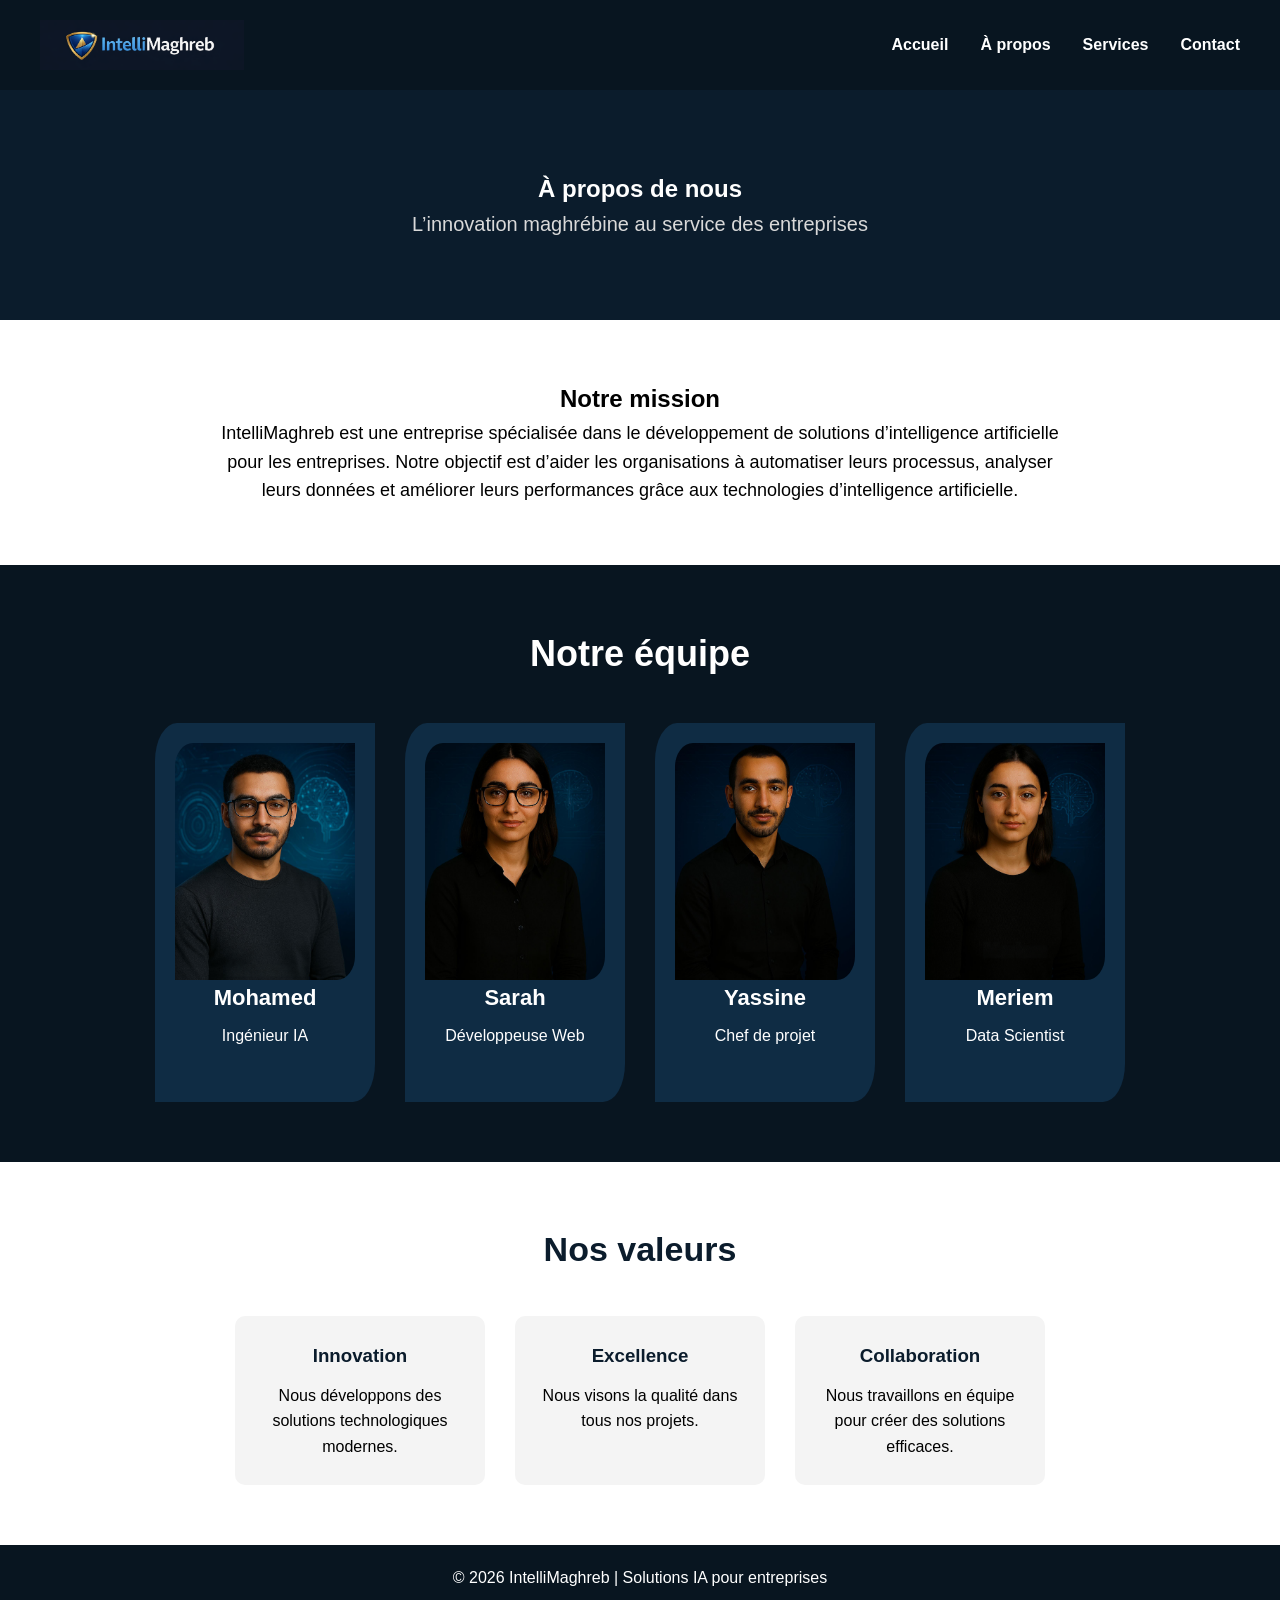
==== HTML/apropos.html @ 762ab2c4 "Initial commit - UA2 HTML" ====
<!DOCTYPE html>
<html lang="fr">

<head>
    <meta charset="UTF-8">
    <title>À propos - IntelliMaghreb</title>
    <link rel="stylesheet" href="/CSS/style.css">
</head>

<body>
    <main class="page-content">
        <header class="navbar">

            <div class="logo">
                <img src="/assets/logo.png" alt="logo">

            </div>

            <nav>
                <ul>

                    <li><a href="/index.html">Accueil</a></li>
                    <li><a href="/HTML/apropos.html">À propos</a></li>
                    <li><a href="/HTML/services.html">Services</a></li>
                    <li><a href="/HTML/contact.html">Contact</a></li>

                </ul>
            </nav>

        </header>

        <section class="about-hero">

            <h1>À propos de nous</h1>

            <p>
                L’innovation maghrébine au service des entreprises
            </p>

        </section>


        <section class="mission">

            <h1>Notre mission</h1>

            <p>
                IntelliMaghreb est une entreprise spécialisée dans le développement
                de solutions d’intelligence artificielle pour les entreprises.

                Notre objectif est d’aider les organisations à automatiser leurs
                processus, analyser leurs données et améliorer leurs performances
                grâce aux technologies d’intelligence artificielle.
            </p>

        </section>


        <section class="team">

            <h2>Notre équipe</h2>

            <div class="team-container">

                <div class="member">
                    <img src="/assets/team1.png">
                    <h3>Mohamed</h3>
                    <p>Ingénieur IA</p>
                </div>

                <div class="member">
                    <img src="/assets/team2.png">
                    <h3>Sarah</h3>
                    <p>Développeuse Web</p>
                </div>

                <div class="member">
                    <img src="/assets/team3.png">
                    <h3>Yassine</h3>
                    <p>Chef de projet</p>
                </div>

                <div class="member">
                    <img src="/assets/team4.png">
                    <h3>Meriem</h3>
                    <p>Data Scientist</p>
                </div>

            </div>

        </section>


        <section class="values">

            <h2>Nos valeurs</h2>

            <div class="values-container">

                <div class="value">
                    <h3>Innovation</h3>
                    <p>Nous développons des solutions technologiques modernes.</p>
                </div>

                <div class="value">
                    <h3>Excellence</h3>
                    <p>Nous visons la qualité dans tous nos projets.</p>
                </div>

                <div class="value">
                    <h3>Collaboration</h3>
                    <p>Nous travaillons en équipe pour créer des solutions efficaces.</p>
                </div>

            </div>

        </section>

    </main>
    <footer>

        <p>© 2026 IntelliMaghreb | Solutions IA pour entreprises</p>

    </footer>

</body>

</html>
---- CSS/style.css ----
* {
    margin: 0;
    padding: 0;
    box-sizing: border-box;
}

body {
    display: flex;
    flex-direction: column;
    min-height: 100vh;
    font-family: Arial, sans-serif;
    background: #0b1c2c;
    color: white;
    line-height: 1.6;

}

.page-content {
    flex: 1;
    display: block;
}

header {
    display: flex;
    justify-content: space-between;
    align-items: center;
    padding: 20px 40px;
    background: #081520;
    position: sticky;
    top: 0;
}

.logo {
    display: inline-flex;
    align-items: center;
    gap: 12px;
}

.logo img {
    height: 50px;
    width: auto;
}

.navbar {
    display: flex;
    align-items: center;
}

@media (max-width: 640px) {
    .navbar {
        max-width: 100%;
        text-align: center;
        flex-direction: column;
        position: relative;
    }

    .navbar nav ul {
        flex-direction: column;
    }
}

nav ul {
    display: flex;
    align-items: center;
    gap: 32px;
    list-style: none;

}


nav ul li a {
    text-decoration: none;
    color: white;
    font-weight: bold;
    transition: 0.3s;
}

nav ul li a:hover {
    color: #f4b400;
}

/* PAGE ACCUEIL */
.hero {
    padding: 80px 50px;
    background: #0b1c2c;
    background-image: url('/assets/robo.png');
    background-size: cover;
    background-position: center;
    background-repeat: no-repeat;
    position: relative;
    min-height: 100vh;
    justify-content: center;
    align-items: center;
    text-align: center;
}

.hero-text {
    max-width: 50%;
}

@media (max-width: 640px) {
    .hero-text {
        max-width: 100%;
        text-align: center;
    }

    .hero {
        padding: 48px 24px;
        min-height: 70vh;
        justify-content: center;
        align-items: center;
        text-align: center;

    }

    .service-card {
        width: 100%;
    }
}

.hero-text h1 {
    font-size: 42px;
    margin-bottom: 20px;
}

.hero-text p {
    font-size: 18px;
    margin-bottom: 25px;
}

.btn {
    display: inline-block;
    padding: 12px 22px;
    text-decoration: none;
    color: white;
    border-radius: 6px;
    margin-right: 10px;
    font-weight: bold;
    transition: 0.3s;
    background: #0077ff;
}

.btn:hover {
    background: #005ed1;
}


.presentation {
    padding: 60px 40px;
    text-align: center;
    background: white;
    color: black;
}

.presentation h2 {
    font-size: 34px;
    margin-bottom: 20px;
    color: #0b1c2c;
}

.presentation p {
    max-width: 850px;
    margin: auto;
    font-size: 18px;
}

.services {
    padding: 60px 40px;
    background: #0b1c2c;
    text-align: center;
}


.services h2 {
    font-size: 36px;
    margin-bottom: 40px;
}

.service-container {
  display: flex;
  justify-content: center;
  gap: 30px;
  flex-wrap: wrap;
 
}

.service-card {
  background: #0f2c44;
  padding: 25px 20px;
  border-radius: 12px;
  flex: 1 1 300px;
  cursor: pointer;

  
  transition: 
    transform 0.25s ease,
    background-color 0.25s ease,
    box-shadow 0.25s ease;
  will-change: transform;
}

.service-card:hover {
  background-color: #153e5f;
  transform: scale(1.04);
  box-shadow: 0 12px 30px rgba(0,0,0,0.25);
}

.service-card img {
    width: 100px;
    margin-bottom: 15px;
}

.service-card h3 {
    margin-bottom: 15px;
    font-size: 22px;
}

.service-card p {
    font-size: 16px;
    max-width: auto;
}

/* PAGE A PROPOS */
.about-hero {
    background: #0b1c2c;
    text-align: center;
    padding: 80px 40px;
}

.about-hero p {
    font-size: 20px;
    color: #d9d9d9;
}

.mission {
    padding: 60px 40px;
    text-align: center;
    background: white;
    color: black;
}

.mission p {
    max-width: 850px;
    margin: auto;
    font-size: 18px;
}

.team {
    padding: 60px 40px;
    background: #081520;
    text-align: center;
}

.team h2 {
    font-size: 36px;
    margin-bottom: 40px;
}

.team-container {
    display: flex;
    justify-content: center;
    gap: 30px;
    flex-wrap: wrap;
}

.team-container :hover {
    background: white;
    color: black;

}

.member {
    text-align: center;
    background: #0f2c44;
    padding: 20px;
    border-radius: 10% 0%;
    width: 220px;
    transition:
        transform 0.3s ease,
        background-color 0.3s ease,
        color 0.3s ease;

}
 
.member:hover {
    background: white;
    color: black;
    transform: scale(1.08); 
}

.member img {

    width: 100%;
    height: 70%;
    object-fit: cover;
    display: block;
    border-radius: 10% 0%;

}

.member h3 {
    font-size: 22px;
    margin-bottom: 8px;
    padding: auto;
}

.member p {
    font-size: 16px;
}

.values {
    padding: 60px 40px;
    background: white;
    color: black;
    text-align: center;
}

.values h2 {
    font-size: 34px;
    margin-bottom: 40px;
    color: #0b1c2c;
}

.values-container {
    display: flex;
    justify-content: center;
    gap: 30px;
    flex-wrap: wrap;
}


.value {
    width: 250px;
    background: #f4f4f4;
    padding: 25px 20px;
    border-radius: 10px;
    transition: transform 0.3s ease
      
}

.value:hover {
    background: #f4f4f4;
    color: black;
    transform: scale(1.2);
    
}
.value h3 {
    margin-bottom: 12px;
    color: #0b1c2c;
}

footer {
    text-align: center;
    padding: 20px;
    background: #081520;
    color: white;
}


/* PAGE CONTACTS */
.contact-hero {

    padding: 15px;
    text-align: center;
    background: #0b1c2c;

}

.contact-container {

    display: grid;
    grid-template-columns: repeat(3, 1fr);
    gap: 40px;
    padding: 60px;
}

@media (max-width: 640px) {
    .contact-container {
        grid-template-columns: 1fr;
        gap: 24px;
        padding: 24px;
    }
}

.contact-info,
.contact-hours,
.contact-form {

    background: #0f2c44;
    padding: 25px;
    border-radius: 10px;

}

.contact-hours table {

    width: 100%;
    border-collapse: collapse;

}

.contact-hours th,
.contact-hours td {

    border: 1px solid #ccc;
    padding: 10px;
    text-align: center;

}

.contact-form input,
.contact-form textarea {

    width: 100%;
    padding: 10px;
    margin-top: 5px;
    margin-bottom: 15px;
    border: none;
    border-radius: 5px;

}

.contact-form button {

    background: #0077ff;
    color: white;
    padding: 10px;
    border: none;
    border-radius: 5px;
    cursor: pointer;

}

.contact-form button:hover {

    background: #005ed1;

}
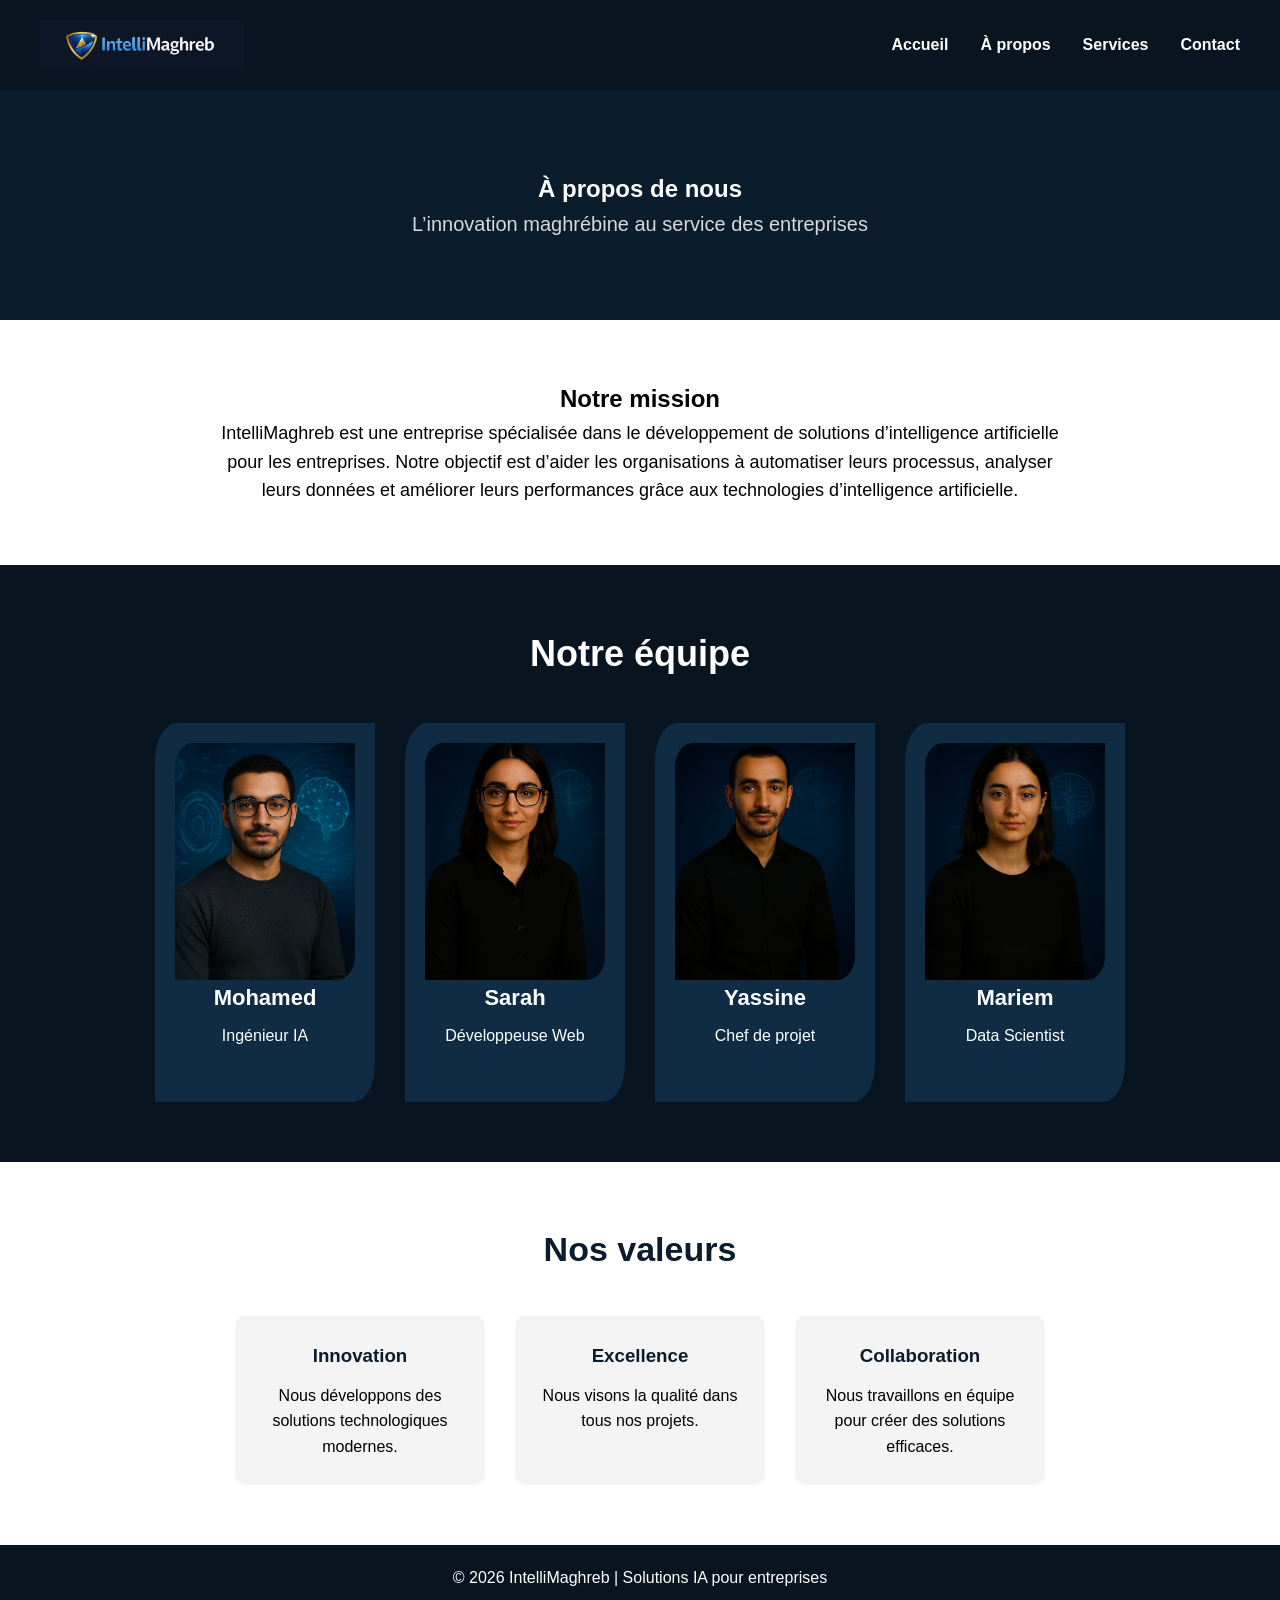
==== commit fc2b24d6: "Update a propos.html correction nom de Mariem" ====
--- a/HTML/apropos.html
+++ b/HTML/apropos.html
@@ -82,7 +82,7 @@
 
                 <div class="member">
                     <img src="/assets/team4.png">
-                    <h3>Meriem</h3>
+                    <h3>Mariem</h3>
                     <p>Data Scientist</p>
                 </div>
 
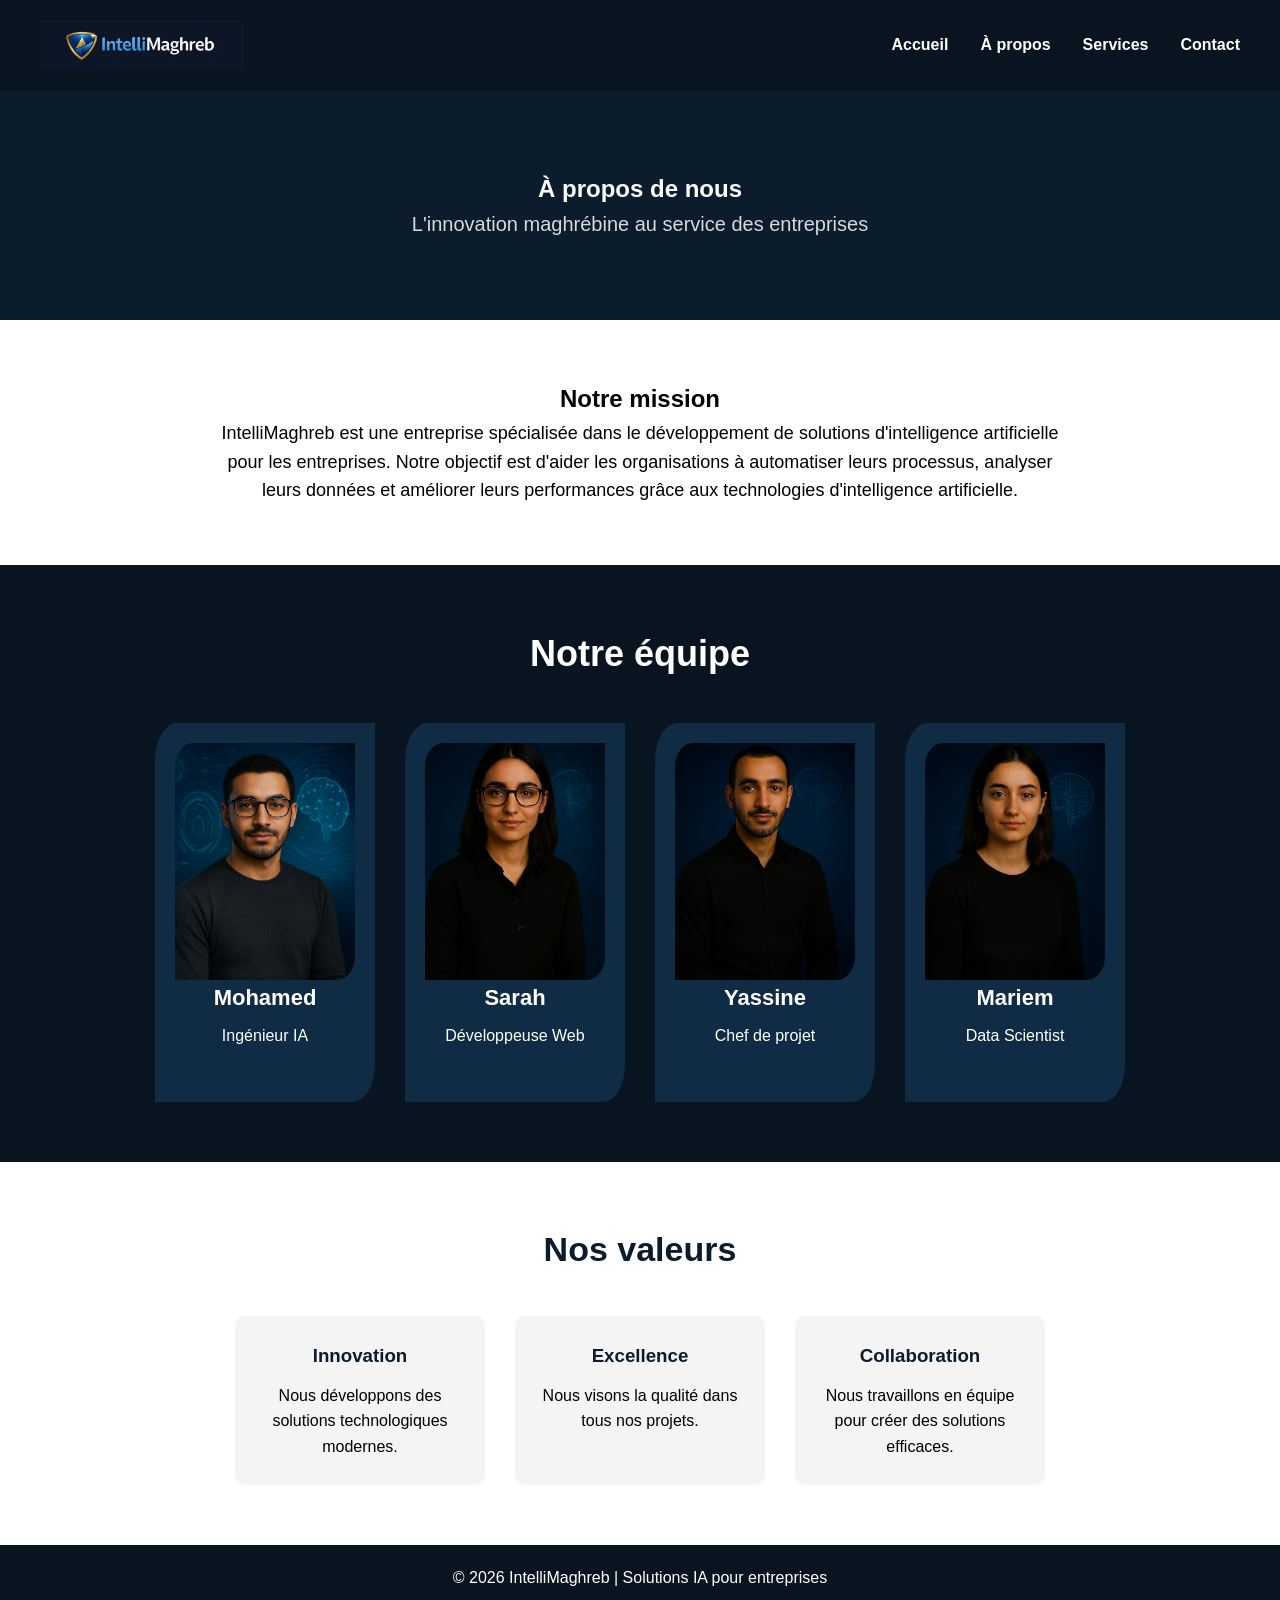
==== commit d232eafc: "premier commit" ====
--- a/HTML/apropos.html
+++ b/HTML/apropos.html
@@ -4,123 +4,122 @@
 <head>
     <meta charset="UTF-8">
     <title>À propos - IntelliMaghreb</title>
+    <!-- Lien vers la feuille de style CSS -->
     <link rel="stylesheet" href="/CSS/style.css">
 </head>
 
 <body>
     <main class="page-content">
+
+        <!-- Barre de navigation -->
         <header class="navbar">
 
+            <!-- Logo de l'entreprise -->
             <div class="logo">
                 <img src="/assets/logo.png" alt="logo">
-
             </div>
 
+            <!-- Menu de navigation -->
             <nav>
                 <ul>
-
                     <li><a href="/index.html">Accueil</a></li>
                     <li><a href="/HTML/apropos.html">À propos</a></li>
                     <li><a href="/HTML/services.html">Services</a></li>
                     <li><a href="/HTML/contact.html">Contact</a></li>
-
                 </ul>
             </nav>
 
         </header>
 
+        <!-- Section héro de la page À propos -->
         <section class="about-hero">
-
             <h1>À propos de nous</h1>
-
-            <p>
-                L’innovation maghrébine au service des entreprises
-            </p>
-
+            <p>L'innovation maghrébine au service des entreprises</p>
         </section>
 
-
+        <!-- Section mission de l'entreprise -->
         <section class="mission">
-
             <h1>Notre mission</h1>
-
             <p>
                 IntelliMaghreb est une entreprise spécialisée dans le développement
-                de solutions d’intelligence artificielle pour les entreprises.
-
-                Notre objectif est d’aider les organisations à automatiser leurs
+                de solutions d'intelligence artificielle pour les entreprises.
+                Notre objectif est d'aider les organisations à automatiser leurs
                 processus, analyser leurs données et améliorer leurs performances
-                grâce aux technologies d’intelligence artificielle.
+                grâce aux technologies d'intelligence artificielle.
             </p>
-
         </section>
 
-
+        <!-- Section présentation de l'équipe -->
         <section class="team">
-
             <h2>Notre équipe</h2>
 
+            <!-- Conteneur des membres de l'équipe -->
             <div class="team-container">
 
+                <!-- Membre 1 -->
                 <div class="member">
-                    <img src="/assets/team1.png">
+                    <img src="/assets/team1.png" alt="img">
                     <h3>Mohamed</h3>
                     <p>Ingénieur IA</p>
                 </div>
 
+                <!-- Membre 2 -->
                 <div class="member">
-                    <img src="/assets/team2.png">
+                    <img src="/assets/team2.png" alt="img">
                     <h3>Sarah</h3>
                     <p>Développeuse Web</p>
                 </div>
 
+                <!-- Membre 3 -->
                 <div class="member">
-                    <img src="/assets/team3.png">
+                    <img src="/assets/team3.png" alt="img">
                     <h3>Yassine</h3>
                     <p>Chef de projet</p>
                 </div>
 
+                <!-- Membre 4 -->
                 <div class="member">
-                    <img src="/assets/team4.png">
+                    <img src="/assets/team4.png" alt="img">
                     <h3>Mariem</h3>
                     <p>Data Scientist</p>
                 </div>
 
             </div>
-
         </section>
 
-
+        <!-- Section valeurs de l'entreprise -->
         <section class="values">
-
             <h2>Nos valeurs</h2>
 
+            <!-- Conteneur des valeurs -->
             <div class="values-container">
 
+                <!-- Valeur 1 -->
                 <div class="value">
                     <h3>Innovation</h3>
                     <p>Nous développons des solutions technologiques modernes.</p>
                 </div>
 
+                <!-- Valeur 2 -->
                 <div class="value">
                     <h3>Excellence</h3>
                     <p>Nous visons la qualité dans tous nos projets.</p>
                 </div>
 
+                <!-- Valeur 3 -->
                 <div class="value">
                     <h3>Collaboration</h3>
                     <p>Nous travaillons en équipe pour créer des solutions efficaces.</p>
                 </div>
 
             </div>
-
         </section>
 
     </main>
+
+    <!-- Pied de page -->
     <footer>
-
         <p>© 2026 IntelliMaghreb | Solutions IA pour entreprises</p>
-
     </footer>
 
 </body>
--- a/CSS/style.css
+++ b/CSS/style.css
@@ -1,9 +1,11 @@
+/* Réinitialisation des marges et paddings par défaut */
 * {
     margin: 0;
     padding: 0;
     box-sizing: border-box;
 }
 
+/* Style général du body */
 body {
     display: flex;
     flex-direction: column;
@@ -12,14 +14,15 @@
     background: #0b1c2c;
     color: white;
     line-height: 1.6;
-
-}
-
+}
+
+/* Contenu principal qui prend tout l'espace disponible */
 .page-content {
     flex: 1;
     display: block;
 }
 
+/* Style du header / navbar */
 header {
     display: flex;
     justify-content: space-between;
@@ -30,6 +33,7 @@
     top: 0;
 }
 
+/* Logo */
 .logo {
     display: inline-flex;
     align-items: center;
@@ -41,11 +45,13 @@
     width: auto;
 }
 
+/* Barre de navigation */
 .navbar {
     display: flex;
     align-items: center;
 }
 
+/* Navbar responsive sur petits écrans */
 @media (max-width: 640px) {
     .navbar {
         max-width: 100%;
@@ -59,15 +65,15 @@
     }
 }
 
+/* Liste des liens de navigation */
 nav ul {
     display: flex;
     align-items: center;
     gap: 32px;
     list-style: none;
-
-}
-
-
+}
+
+/* Style des liens */
 nav ul li a {
     text-decoration: none;
     color: white;
@@ -75,11 +81,14 @@
     transition: 0.3s;
 }
 
+/* Couleur au survol des liens */
 nav ul li a:hover {
     color: #f4b400;
 }
 
-/* PAGE ACCUEIL */
+/* ===================== PAGE ACCUEIL ===================== */
+
+/* Section héro avec image de fond */
 .hero {
     padding: 80px 50px;
     background: #0b1c2c;
@@ -94,10 +103,12 @@
     text-align: center;
 }
 
+/* Texte de la section héro */
 .hero-text {
     max-width: 50%;
 }
 
+/* Responsive pour la section héro */
 @media (max-width: 640px) {
     .hero-text {
         max-width: 100%;
@@ -110,24 +121,27 @@
         justify-content: center;
         align-items: center;
         text-align: center;
-
-    }
-
+    }
+
+    /* Carte de service en pleine largeur sur mobile */
     .service-card {
         width: 100%;
     }
 }
 
+/* Titre principal du héro */
 .hero-text h1 {
     font-size: 42px;
     margin-bottom: 20px;
 }
 
+/* Paragraphe du héro */
 .hero-text p {
     font-size: 18px;
     margin-bottom: 25px;
 }
 
+/* Bouton d'appel à l'action */
 .btn {
     display: inline-block;
     padding: 12px 22px;
@@ -140,11 +154,12 @@
     background: #0077ff;
 }
 
+/* Couleur du bouton au survol */
 .btn:hover {
     background: #005ed1;
 }
 
-
+/* Section présentation */
 .presentation {
     padding: 60px 40px;
     text-align: center;
@@ -164,47 +179,48 @@
     font-size: 18px;
 }
 
+/* Section services */
 .services {
     padding: 60px 40px;
     background: #0b1c2c;
     text-align: center;
 }
 
-
 .services h2 {
     font-size: 36px;
     margin-bottom: 40px;
 }
 
+/* Conteneur des cartes de services */
 .service-container {
-  display: flex;
-  justify-content: center;
-  gap: 30px;
-  flex-wrap: wrap;
- 
-}
-
+    display: flex;
+    justify-content: center;
+    gap: 30px;
+    flex-wrap: wrap;
+}
+
+/* Carte de service individuelle */
 .service-card {
-  background: #0f2c44;
-  padding: 25px 20px;
-  border-radius: 12px;
-  flex: 1 1 300px;
-  cursor: pointer;
-
-  
-  transition: 
-    transform 0.25s ease,
-    background-color 0.25s ease,
-    box-shadow 0.25s ease;
-  will-change: transform;
-}
-
+    background: #0f2c44;
+    padding: 25px 20px;
+    border-radius: 12px;
+    flex: 1 1 300px;
+    cursor: pointer;
+    transition:
+        transform 0.25s ease,
+        background-color 0.25s ease,
+        box-shadow 0.25s ease;
+    will-change: transform;
+}
+
+/* Effet au survol de la carte */
 .service-card:hover {
-  background-color: #153e5f;
-  transform: scale(1.04);
-  box-shadow: 0 12px 30px rgba(0,0,0,0.25);
-}
-
+    background-color: #153e5f;
+    transform: scale(1.04);
+    box-shadow: 0 12px 30px rgba(0,0,0,0.25);
+}
+
+/* Image dans la carte */
 .service-card img {
     width: 100px;
     margin-bottom: 15px;
@@ -217,10 +233,11 @@
 
 .service-card p {
     font-size: 16px;
-    max-width: auto;
-}
-
-/* PAGE A PROPOS */
+}
+
+/* ===================== PAGE À PROPOS ===================== */
+
+/* Section héro de la page À propos */
 .about-hero {
     background: #0b1c2c;
     text-align: center;
@@ -232,6 +249,7 @@
     color: #d9d9d9;
 }
 
+/* Section mission */
 .mission {
     padding: 60px 40px;
     text-align: center;
@@ -245,6 +263,7 @@
     font-size: 18px;
 }
 
+/* Section équipe */
 .team {
     padding: 60px 40px;
     background: #081520;
@@ -256,6 +275,7 @@
     margin-bottom: 40px;
 }
 
+/* Conteneur des membres */
 .team-container {
     display: flex;
     justify-content: center;
@@ -266,9 +286,9 @@
 .team-container :hover {
     background: white;
     color: black;
-
-}
-
+}
+
+/* Carte d'un membre de l'équipe */
 .member {
     text-align: center;
     background: #0f2c44;
@@ -279,35 +299,34 @@
         transform 0.3s ease,
         background-color 0.3s ease,
         color 0.3s ease;
-
-}
- 
+}
+
+/* Effet au survol d'un membre */
 .member:hover {
     background: white;
     color: black;
-    transform: scale(1.08); 
-}
-
+    transform: scale(1.08);
+}
+
+/* Photo du membre */
 .member img {
-
     width: 100%;
     height: 70%;
     object-fit: cover;
     display: block;
     border-radius: 10% 0%;
-
 }
 
 .member h3 {
     font-size: 22px;
     margin-bottom: 8px;
-    padding: auto;
 }
 
 .member p {
     font-size: 16px;
 }
 
+/* Section valeurs */
 .values {
     padding: 60px 40px;
     background: white;
@@ -321,6 +340,7 @@
     color: #0b1c2c;
 }
 
+/* Conteneur des valeurs */
 .values-container {
     display: flex;
     justify-content: center;
@@ -328,27 +348,28 @@
     flex-wrap: wrap;
 }
 
-
+/* Carte d'une valeur */
 .value {
     width: 250px;
     background: #f4f4f4;
     padding: 25px 20px;
     border-radius: 10px;
-    transition: transform 0.3s ease
-      
-}
-
+    transition: transform 0.3s ease;
+}
+
+/* Effet au survol d'une valeur */
 .value:hover {
     background: #f4f4f4;
     color: black;
     transform: scale(1.2);
-    
-}
+}
+
 .value h3 {
     margin-bottom: 12px;
     color: #0b1c2c;
 }
 
+/* Pied de page */
 footer {
     text-align: center;
     padding: 20px;
@@ -356,24 +377,24 @@
     color: white;
 }
 
-
-/* PAGE CONTACTS */
+/* ===================== PAGE CONTACT ===================== */
+
+/* Section héro de la page Contact */
 .contact-hero {
-
     padding: 15px;
     text-align: center;
     background: #0b1c2c;
-
-}
-
+}
+
+/* Grille des 3 blocs de contact */
 .contact-container {
-
     display: grid;
     grid-template-columns: repeat(3, 1fr);
     gap: 40px;
     padding: 60px;
 }
 
+/* Responsive sur mobile : une colonne */
 @media (max-width: 640px) {
     .contact-container {
         grid-template-columns: 1fr;
@@ -382,57 +403,50 @@
     }
 }
 
+/* Style commun des 3 blocs */
 .contact-info,
 .contact-hours,
 .contact-form {
-
     background: #0f2c44;
     padding: 25px;
     border-radius: 10px;
-
-}
-
+}
+
+/* Tableau des horaires */
 .contact-hours table {
-
     width: 100%;
     border-collapse: collapse;
-
 }
 
 .contact-hours th,
 .contact-hours td {
-
     border: 1px solid #ccc;
     padding: 10px;
     text-align: center;
-
-}
-
+}
+
+/* Champs du formulaire */
 .contact-form input,
 .contact-form textarea {
-
     width: 100%;
     padding: 10px;
     margin-top: 5px;
     margin-bottom: 15px;
     border: none;
     border-radius: 5px;
-
-}
-
+}
+
+/* Bouton d'envoi */
 .contact-form button {
-
     background: #0077ff;
     color: white;
     padding: 10px;
     border: none;
     border-radius: 5px;
     cursor: pointer;
-
-}
-
+}
+
+/* Couleur du bouton au survol */
 .contact-form button:hover {
-
     background: #005ed1;
-
 }
